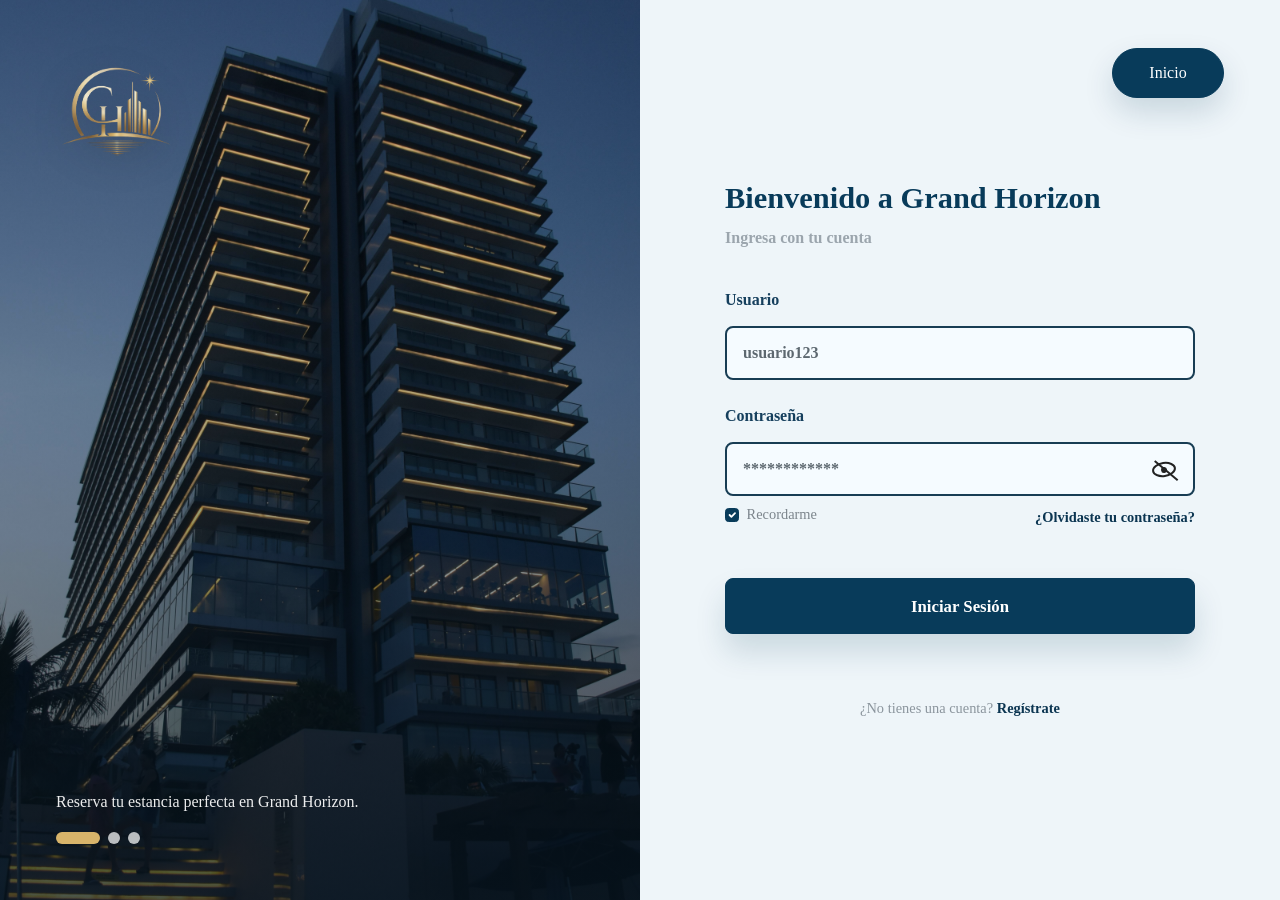
==== IniciarSesion.html @ d6a2c688 "creacion de inicio de sesion foormulario" ====
<!DOCTYPE html>
<html lang="es">
<head>
    <meta charset="UTF-8">
    <meta name="viewport" content="width=device-width, initial-scale=1.0">
    <title>Iniciar Sesion | Grand Horizon</title>
    <link rel="stylesheet" href="bootstrap/css/bootstrap.min.css">
    <link rel="stylesheet" href="css/style_iniciarsesion.css">
</head>
<body>
    <main class="login-section">
        <section class="login-imagen-panel">
            <div class="login-overlay"></div>

            <div class="GHImagenhero login-logo-imagen">
                <img src="img/logo png.png" alt="Grand Horizon">
            </div>

            <div class="login-imagen-contenido">
                <h1></h1>
                <p>Reserva tu estancia perfecta en Grand Horizon.</p>
                <div class="login-indicadores" aria-hidden="true">
                    <span class="active"></span>
                    <span></span>
                    <span></span>
                </div>
            </div>
        </section>

        <section class="login-form-panel">
            <div class="login-top-action">
                <a href="Index.html" class="btn btn-login-outline">Inicio</a>
            </div>

            <div class="login-card">
                <div class="login-header">
                    <h2>Bienvenido a Grand Horizon</h2>
                    <p>Ingresa con tu cuenta</p>
                </div>

                <form class="login-form">
                    <div class="mb-4">
                        <label for="login-usuario" class="form-label">Usuario</label>
                        <input type="text" class="form-control login-control" id="login-usuario" name="usuario" placeholder="usuario123">
                    </div>

                    <div class="mb-2">
                        <label for="login-password" class="form-label">Contraseña</label>
                        <div class="login-password-control">
                            <input type="password" class="form-control login-control" id="login-password" name="password" placeholder="************">
                            <button type="button" class="login-password-btn" aria-label="Mostrar contrasena">
                                <span aria-hidden="true"></span>
                            </button>
                        </div>
                    </div>

                    <div class="login-options">
                        <div class="form-check">
                            <input class="form-check-input" type="checkbox" value="" id="remember-me" checked>
                            <label class="form-check-label" for="remember-me">
                                Recordarme
                            </label>
                        </div>
                        <a href="#">¿Olvidaste tu contraseña?</a>
                    </div>

                    <button type="submit" class="btn btn-login-primary w-100">Iniciar Sesión</button>

                    <!-- <div class="login-divider">
                        <span>Instant Login</span>
                    </div> -->

                    <!-- <div class="row g-3 login-social">
                        <div class="col-12 col-md-6">
                            <button type="button" class="btn btn-social w-100">
                                <span class="google-icon">G</span>
                                Continuar con google
                            </button>
                        </div>
                        <div class="col-12 col-md-6">
                            <button type="button" class="btn btn-social w-100">
                                <span class="facebook-icon">f</span>
                                Continuar con facebook
                            </button>
                        </div>
                    </div> -->

                    <p class="login-register">
                        ¿No tienes una cuenta? <a href="#">Regístrate</a>
                    </p>
                </form>
            </div>
        </section>
    </main>

    <script src="bootstrap/js/bootstrap.bundle.min.js"></script>
</body>
</html>
---- css/style_iniciarsesion.css ----
*{
    margin:0;
    padding:0;
    box-sizing:border-box;
}

body{
    min-height:100vh;
    font-family:Georgia, 'Times New Roman', serif;
    background:#eef5f9;
    color:#0b3551;
    overflow-x:hidden;
}

.login-section{
    min-height:100vh;
    display:grid;
    grid-template-columns:minmax(420px, 1fr) minmax(420px, 1fr);
}

.login-imagen-panel{
    position:relative;
    min-height:100vh;
    overflow:hidden;
    background-image:url("../img/hotel_InicioSesion.jpg");
    background-size:cover;
    background-position:center;
    display:flex;
    align-items:flex-end;
    padding:56px;
}

.login-overlay{
    position:absolute;
    inset:0;
    background:linear-gradient(
        180deg,
        rgba(7, 22, 34, .2) 0%,
        rgba(7, 22, 34, .28) 42%,
        rgba(7, 22, 34, .72) 100%
    );
}

.GHImagenhero.login-logo-imagen{
    position:absolute;
    top:50px;
    left:56px;
    width:auto;
    height:auto;
    transform:none;
    z-index:2;
}

.GHImagenhero.login-logo-imagen img{
    width:118px;
    height:auto;
    filter:drop-shadow(0 8px 20px rgba(0,0,0,.24));
}

.login-imagen-contenido{
    position:relative;
    z-index:2;
    max-width:520px;
    color:white;
}

.login-imagen-contenido h1{
    margin-bottom:8px;
    font-size:clamp(2rem, 4vw, 3.4rem);
    line-height:1;
    font-weight:800;
    letter-spacing:0;
}

.login-imagen-contenido p{
    margin-bottom:18px;
    color:rgba(255,255,255,.92);
    font-size:1rem;
}

.login-indicadores{
    display:flex;
    align-items:center;
    gap:8px;
}

.login-indicadores span{
    width:12px;
    height:12px;
    display:block;
    border-radius:50%;
    background:rgba(255,255,255,.72);
}

.login-indicadores .active{
    width:44px;
    border-radius:999px;
    background:#d8b46a;
}

.login-form-panel{
    position:relative;
    min-height:100vh;
    background:#eef5f9;
    display:flex;
    align-items:center;
    justify-content:center;
    padding:76px 42px;
}

.login-top-action{
    position:absolute;
    top:48px;
    right:56px;
}

.btn-login-outline{
    min-width:112px;
    padding:12px 28px;
    border-radius:999px;
    background:#083b5a;
    color:white;
    font-weight:500;
    border:1px solid #083b5a;
    box-shadow:0 14px 30px rgba(8,59,90,.16);
}

.btn-login-outline:hover{
    background:#0b4a70;
    border-color:#0b4a70;
    color:white;
}

.login-card{
    width:min(100%, 470px);
}

.login-header{
    margin-bottom:38px;
}

.login-header h2{
    margin-bottom:10px;
    color:#083b5a;
    font-size:1.9rem;
    font-weight:800;
    line-height:1.2;
}

.login-header p{
    color:#9ba5ad;
    font-weight:600;
    margin:0;
}

.login-form .form-label{
    color:#153f5d;
    font-size:1rem;
    font-weight:800;
    margin-bottom:14px;
}

.login-control{
    min-height:54px;
    border:2px solid #183d54;
    border-radius:8px;
    background:#f5fbff;
    color:#26333b;
    font-weight:600;
    padding:13px 16px;
    box-shadow:none;
}

.login-control::placeholder{
    color:#5d6870;
}

.login-control:focus{
    border-color:#0b4a70;
    box-shadow:0 0 0 .18rem rgba(11,74,112,.12);
    background:white;
}

.login-password-control{
    position:relative;
}

.login-password-control .login-control{
    padding-right:54px;
}

.login-password-btn{
    position:absolute;
    top:50%;
    right:14px;
    width:34px;
    height:34px;
    transform:translateY(-50%);
    border:0;
    background:transparent;
    color:#222;
    padding:0;
}

.login-password-btn span{
    position:relative;
    width:24px;
    height:15px;
    display:block;
    margin:auto;
    border:2px solid #222;
    border-radius:50%;
    transform:rotate(-8deg);
}

.login-password-btn span::before{
    content:"";
    position:absolute;
    top:50%;
    left:50%;
    width:6px;
    height:6px;
    border-radius:50%;
    background:#222;
    transform:translate(-50%, -50%);
}

.login-password-btn span::after{
    content:"";
    position:absolute;
    top:50%;
    left:-3px;
    width:30px;
    height:2px;
    background:#222;
    transform:rotate(48deg);
    transform-origin:center;
}

.login-options{
    display:flex;
    align-items:center;
    justify-content:space-between;
    gap:16px;
    margin-bottom:48px;
    color:#7c858c;
    font-size:.9rem;
}

.login-options a,
.login-register a{
    color:#0b3551;
    font-weight:800;
    text-decoration:none;
}

.form-check-input{
    border-color:#9fb1be;
}

.form-check-input:checked{
    background-color:#083b5a;
    border-color:#083b5a;
}

.btn-login-primary{
    min-height:56px;
    border-radius:8px;
    background:#083b5a;
    color:white;
    border:1px solid #083b5a;
    font-size:1.05rem;
    font-weight:800;
    box-shadow:0 18px 30px rgba(8,59,90,.15);
}

.btn-login-primary:hover{
    background:#0b4a70;
    border-color:#0b4a70;
    color:white;
}

.login-divider{
    display:flex;
    align-items:center;
    gap:14px;
    margin:34px 0;
    color:#939da4;
    font-weight:600;
}

.login-divider::before,
.login-divider::after{
    content:"";
    flex:1;
    height:1px;
    background:#d8e1e7;
}

.btn-social{
    min-height:36px;
    border:1px solid #d5dee5;
    border-radius:4px;
    background:#f6fbff;
    color:#7c858c;
    font-size:.82rem;
    display:flex;
    align-items:center;
    justify-content:center;
    gap:8px;
}

.btn-social:hover{
    background:white;
    border-color:#b9c8d2;
    color:#0b3551;
}

.google-icon{
    color:#db4437;
    font-weight:900;
}

.facebook-icon{
    width:16px;
    height:16px;
    display:inline-flex;
    align-items:center;
    justify-content:center;
    background:#3b5998;
    color:white;
    border-radius:2px;
    font-weight:800;
    font-family:Georgia, 'Times New Roman', serif;
}

.login-register{
    margin:64px 0 0;
    color:#8b959d;
    text-align:center;
    font-size:.9rem;
}

@media (max-width:991px){
    .login-section{
        grid-template-columns:1fr;
    }

    .login-imagen-panel{
        min-height:42vh;
        padding:36px 28px;
    }

    .GHImagenhero.login-logo-imagen{
        top:28px;
        left:28px;
    }

    .GHImagenhero.login-logo-imagen img{
        width:92px;
    }

    .login-form-panel{
        min-height:auto;
        padding:92px 24px 52px;
    }

    .login-top-action{
        top:24px;
        right:24px;
    }
}

@media (max-width:575px){
    .login-imagen-panel{
        min-height:38vh;
    }

    .login-imagen-contenido h1{
        font-size:2rem;
    }

    .login-header h2{
        font-size:1.55rem;
    }

    .login-options{
        align-items:flex-start;
        flex-direction:column;
        margin-bottom:34px;
    }

    .login-register{
        margin-top:42px;
    }
}
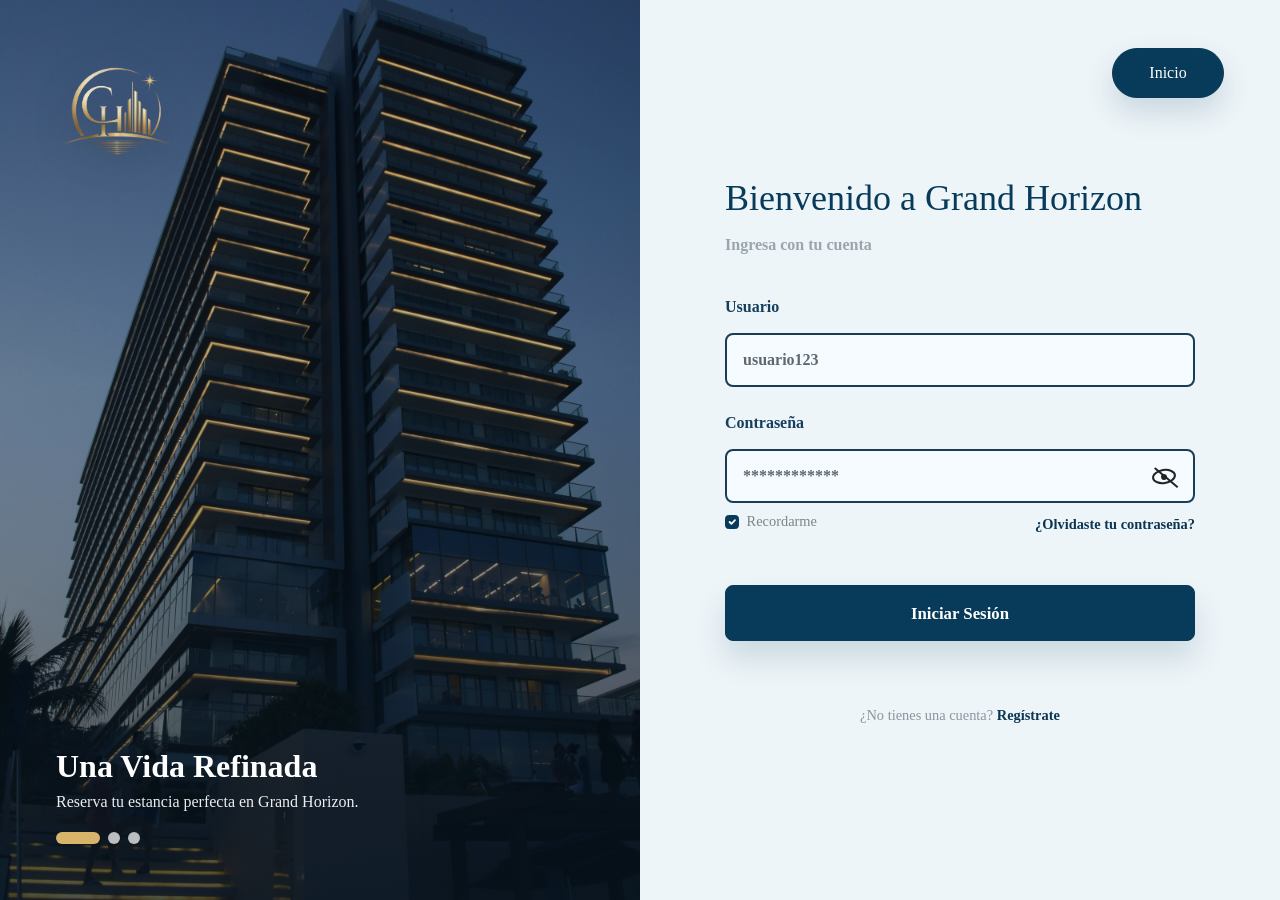
==== commit ff3c7432: "realizacin del otro formulario" ====
--- a/IniciarSesion.html
+++ b/IniciarSesion.html
@@ -17,7 +17,7 @@
             </div>
 
             <div class="login-imagen-contenido">
-                <h1></h1>
+                <h1>Una Vida Refinada</h1>
                 <p>Reserva tu estancia perfecta en Grand Horizon.</p>
                 <div class="login-indicadores" aria-hidden="true">
                     <span class="active"></span>
@@ -34,7 +34,7 @@
 
             <div class="login-card">
                 <div class="login-header">
-                    <h2>Bienvenido a Grand Horizon</h2>
+                    <h1 id="login-title">Bienvenido a Grand Horizon</h1>
                     <p>Ingresa con tu cuenta</p>
                 </div>
 
--- a/css/style_iniciarsesion.css
+++ b/css/style_iniciarsesion.css
@@ -66,7 +66,7 @@
 
 .login-imagen-contenido h1{
     margin-bottom:8px;
-    font-size:clamp(2rem, 4vw, 3.4rem);
+    font-size:clamp(2rem, 2vw, 3.4rem);
     line-height:1;
     font-weight:800;
     letter-spacing:0;
@@ -139,12 +139,13 @@
     margin-bottom:38px;
 }
 
-.login-header h2{
+.login-header h1{
     margin-bottom:10px;
     color:#083b5a;
-    font-size:1.9rem;
-    font-weight:800;
-    line-height:1.2;
+    font-size: clamp(2.25rem, 2.4vw, 3rem);
+    line-height: 1.4;
+    font-weight: 500;
+    letter-spacing: 0;
 }
 
 .login-header p{
@@ -380,8 +381,8 @@
         font-size:2rem;
     }
 
-    .login-header h2{
-        font-size:1.55rem;
+    .login-header h1{
+        font-size: clamp(1.75rem, 4vw, 2.25rem);
     }
 
     .login-options{
